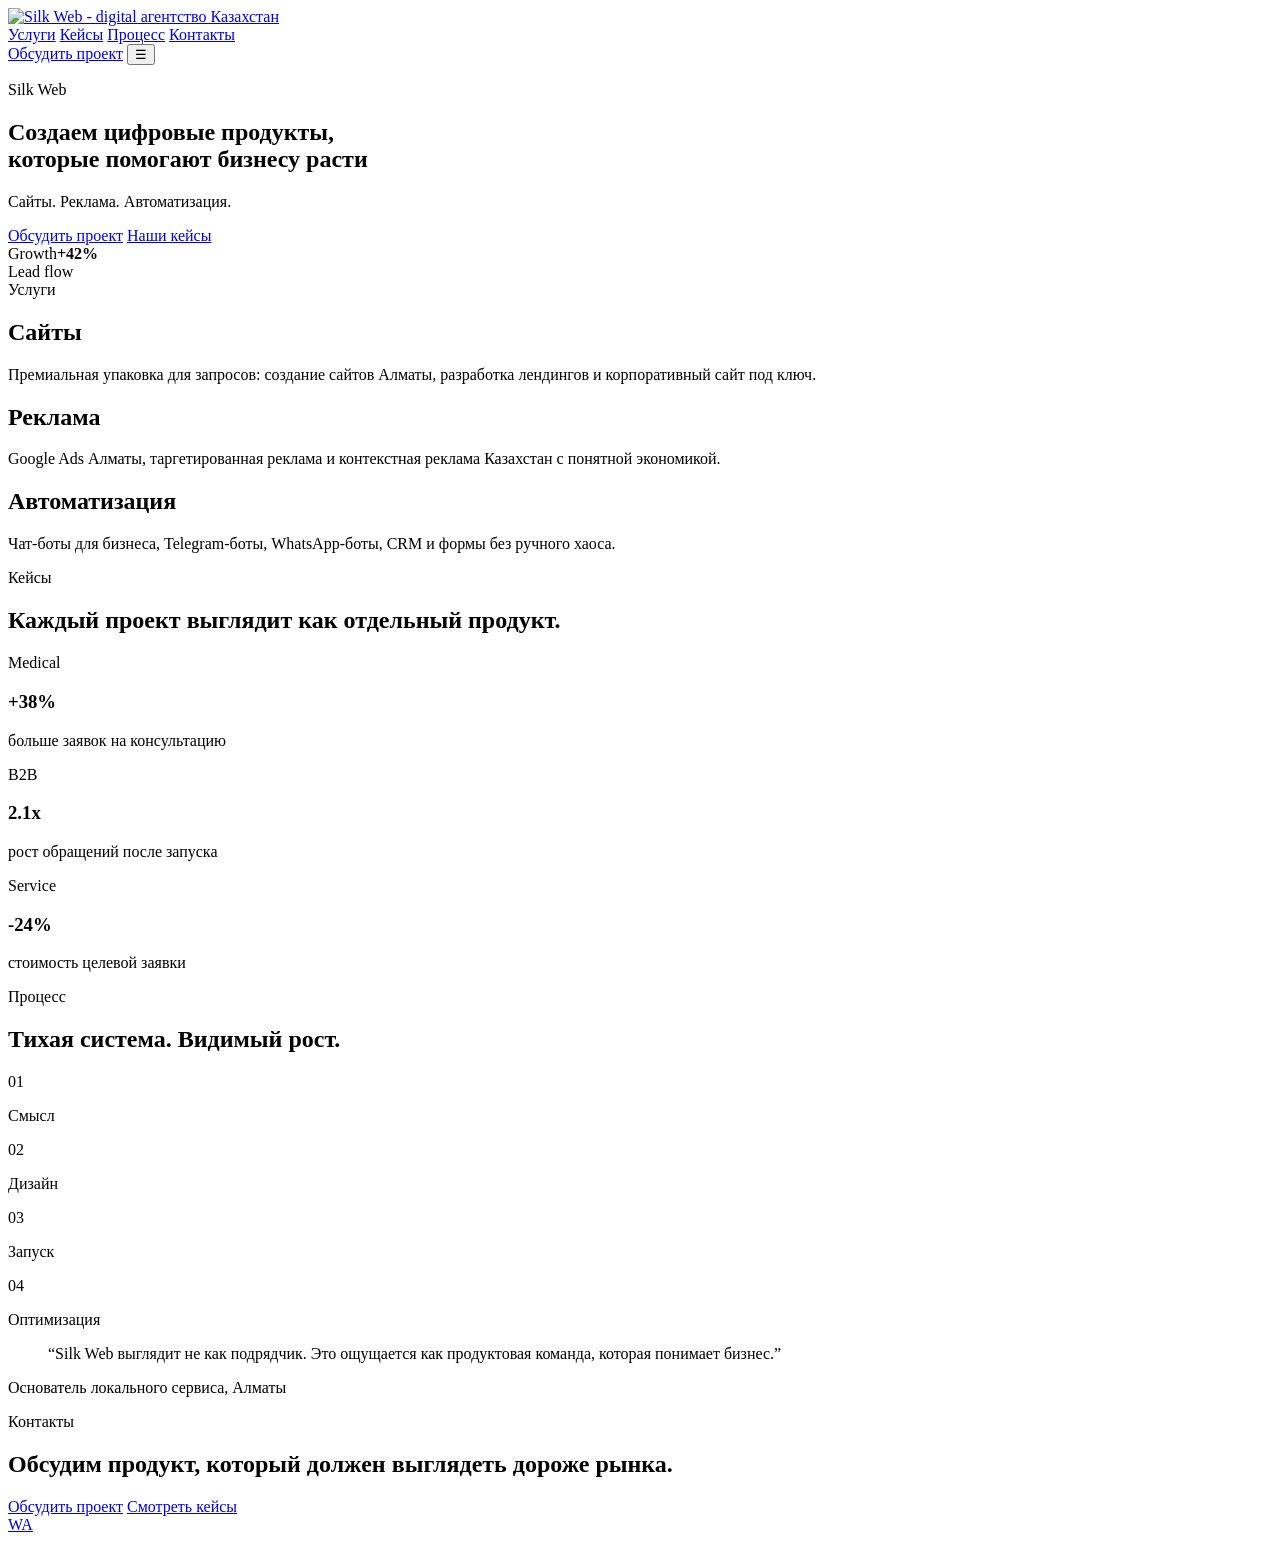
==== index.html @ 0ec1f500 "Add files via upload" ====
<!doctype html>
<html lang="ru-KZ">
<head>
  <meta charset="utf-8">
  <meta name="viewport" content="width=device-width, initial-scale=1">
  <title>Silk Web - создание сайтов, реклама и автоматизация в Алматы</title>
  <meta name="description" content="Silk Web - digital агентство в Казахстане: создание сайтов Алматы, разработка лендингов, чат-боты, Google Ads, таргет и автоматизация бизнеса.">
  <meta name="robots" content="index, follow, max-image-preview:large">
  <meta name="theme-color" content="#030405">
  <meta name="format-detection" content="telephone=no">
  <link rel="canonical" href="https://silkweb.kz/">
  <link rel="alternate" hreflang="ru-KZ" href="https://silkweb.kz/">
  <link rel="alternate" hreflang="en-KZ" href="https://silkweb.kz/?lang=en">
  <link rel="alternate" hreflang="x-default" href="https://silkweb.kz/">
  <meta property="og:title" content="Silk Web - создание сайтов и автоматизация в Алматы">
  <meta property="og:description" content="Сайты, реклама, Telegram-боты, WhatsApp-боты и автоматизация бизнеса для компаний в Алматы и Казахстане.">
  <meta property="og:type" content="website">
  <meta property="og:url" content="https://silkweb.kz/">
  <meta property="og:site_name" content="Silk Web">
  <meta property="og:locale" content="ru_KZ">
  <meta property="og:image" content="https://silkweb.kz/assets/images/header-logo.png">
  <meta name="twitter:card" content="summary_large_image">
  <meta name="twitter:title" content="Silk Web - создание сайтов и digital-продуктов">
  <meta name="twitter:description" content="Разработка сайтов под ключ, реклама и автоматизация бизнеса в Казахстане.">
  <meta name="twitter:image" content="https://silkweb.kz/assets/images/header-logo.png">
  <meta http-equiv="Content-Security-Policy" content="default-src 'self'; img-src 'self' data: https:; style-src 'self' 'unsafe-inline'; script-src 'self' 'unsafe-inline'; connect-src 'self' https://wa.me; base-uri 'self'; form-action 'self' https://wa.me; frame-ancestors 'self'; upgrade-insecure-requests">
  <meta http-equiv="Referrer-Policy" content="strict-origin-when-cross-origin">
  <link rel="icon" href="assets/images/favicon.svg" type="image/svg+xml">
  <link rel="apple-touch-icon" href="assets/images/header-logo.png">
  <link rel="manifest" href="manifest.json">
  <link rel="preload" href="assets/images/header-logo.png" as="image" fetchpriority="high">
  <link rel="preload" href="assets/css/style.css" as="style">
  <link rel="stylesheet" href="assets/css/style.css">
  <script type="application/ld+json">{"@context":"https://schema.org","@graph":[{"@type":["Organization","LocalBusiness","ProfessionalService"],"@id":"https://silkweb.kz/#organization","name":"Silk Web","url":"https://silkweb.kz/","logo":"https://silkweb.kz/assets/images/favicon.svg","image":"https://silkweb.kz/assets/images/header-logo.png","telephone":"+77055715506","priceRange":"₸₸₸","address":{"@type":"PostalAddress","addressLocality":"Almaty","addressCountry":"KZ"},"areaServed":[{"@type":"City","name":"Almaty"},{"@type":"Country","name":"Kazakhstan"}],"sameAs":["https://wa.me/77055715506"],"description":"Digital агентство в Казахстане: создание сайтов, реклама, чат-боты и автоматизация бизнеса."},{"@type":"WebSite","@id":"https://silkweb.kz/#website","url":"https://silkweb.kz/","name":"Silk Web","publisher":{"@id":"https://silkweb.kz/#organization"},"inLanguage":"ru-KZ","potentialAction":{"@type":"SearchAction","target":"https://silkweb.kz/?q={search_term_string}","query-input":"required name=search_term_string"}},{"@type":"BreadcrumbList","@id":"https://silkweb.kz/#breadcrumbs","itemListElement":[{"@type":"ListItem","position":1,"name":"Главная","item":"https://silkweb.kz/"}]},{"@type":"Service","name":"Создание сайтов Алматы","provider":{"@id":"https://silkweb.kz/#organization"},"areaServed":"Kazakhstan","serviceType":"Website development"},{"@type":"Service","name":"Таргетированная и контекстная реклама","provider":{"@id":"https://silkweb.kz/#organization"},"areaServed":"Kazakhstan","serviceType":"Digital advertising"},{"@type":"Service","name":"Разработка Telegram-ботов и WhatsApp-ботов","provider":{"@id":"https://silkweb.kz/#organization"},"areaServed":"Kazakhstan","serviceType":"Business automation"},{"@type":"FAQPage","@id":"https://silkweb.kz/#faq","mainEntity":[{"@type":"Question","name":"Silk Web делает сайты под ключ в Алматы?","acceptedAnswer":{"@type":"Answer","text":"Да. Silk Web создает лендинги, корпоративные сайты и digital-продукты для бизнеса в Алматы и Казахстане."}},{"@type":"Question","name":"Можно ли заказать рекламу и автоматизацию вместе с сайтом?","acceptedAnswer":{"@type":"Answer","text":"Да. Команда объединяет сайт, Google Ads, таргетированную рекламу, чат-ботов и CRM-интеграции в единую систему заявок."}}]},{"@type":"Review","itemReviewed":{"@id":"https://silkweb.kz/#organization"},"reviewRating":{"@type":"Rating","ratingValue":"5","bestRating":"5"},"author":{"@type":"Person","name":"Клиент Silk Web"},"reviewBody":"Silk Web выглядит как продуктовая команда, которая понимает бизнес."},{"@type":"AggregateRating","itemReviewed":{"@id":"https://silkweb.kz/#organization"},"ratingValue":"5","reviewCount":"12","bestRating":"5"}]}</script>
</head>
<body>
  <div class="page-transition" aria-hidden="true"></div>
  <header class="site-header">
    <div class="container nav">
      <a class="brand" href="index.html" aria-label="Silk Web"><img src="assets/images/header-logo.png" alt="Silk Web - digital агентство Казахстан" width="150" height="40" decoding="async" fetchpriority="high"></a>
      <nav class="nav-links" aria-label="Навигация">
        <a href="#services">Услуги</a>
        <a href="#cases">Кейсы</a>
        <a href="#process">Процесс</a>
        <a href="#contact">Контакты</a>
      </nav>
      <div class="header-actions">
        <a class="nav-cta" data-whatsapp href="#">Обсудить проект</a>
        <button class="menu-toggle" aria-expanded="false" aria-label="Открыть меню">☰</button>
      </div>
    </div>
  </header>

  <main>
    <section class="hero luxury-hero">
      <div class="hero-light hero-light-a" data-parallax=".45"></div>
      <div class="hero-light hero-light-b" data-parallax=".72"></div>
      <div class="container hero-inner">
        <p class="hero-brand reveal-text">Silk Web</p>
        <h1 class="reveal-text">Создаем цифровые продукты,<br>которые помогают бизнесу расти</h1>
        <p class="hero-subtitle reveal-text">Сайты. Реклама. Автоматизация.</p>
        <div class="hero-actions reveal">
          <a class="btn btn-light" data-magnetic data-whatsapp href="#">Обсудить проект</a>
          <a class="btn btn-dark" data-magnetic href="#cases">Наши кейсы</a>
        </div>
      </div>
      <div class="product-stage" aria-hidden="true">
        <div class="stage-plane stage-plane-main" data-parallax=".55">
          <div class="stage-line"></div>
          <div class="stage-grid"><span></span><span></span><span></span><span></span></div>
          <div class="stage-signal"></div>
        </div>
        <div class="stage-plane stage-plane-side" data-parallax=".95"><span>Growth</span><strong>+42%</strong></div>
        <div class="stage-plane stage-plane-small" data-parallax="1.25"><span>Lead flow</span></div>
      </div>
    </section>

    <section class="section services-section" id="services">
      <div class="container">
        <div class="section-kicker reveal">Услуги</div>
        <div class="service-row reveal" id="website-development"><h2>Сайты</h2><p>Премиальная упаковка для запросов: создание сайтов Алматы, разработка лендингов и корпоративный сайт под ключ.</p></div>
        <div class="service-row reveal" id="digital-ads"><h2>Реклама</h2><p>Google Ads Алматы, таргетированная реклама и контекстная реклама Казахстан с понятной экономикой.</p></div>
        <div class="service-row reveal" id="automation"><h2>Автоматизация</h2><p>Чат-боты для бизнеса, Telegram-боты, WhatsApp-боты, CRM и формы без ручного хаоса.</p></div>
      </div>
    </section>

    <section class="section cases-section" id="cases">
      <div class="container">
        <div class="section-top reveal">
          <span class="section-kicker">Кейсы</span>
          <h2>Каждый проект выглядит как отдельный продукт.</h2>
        </div>
      </div>
      <div class="case-showcase">
        <article class="case-feature reveal" data-depth>
          <div class="case-image case-image-one"></div>
          <div class="case-copy"><span>Medical</span><h3>+38%</h3><p>больше заявок на консультацию</p></div>
        </article>
        <article class="case-feature reveal" data-depth>
          <div class="case-image case-image-two"></div>
          <div class="case-copy"><span>B2B</span><h3>2.1x</h3><p>рост обращений после запуска</p></div>
        </article>
        <article class="case-feature reveal" data-depth>
          <div class="case-image case-image-three"></div>
          <div class="case-copy"><span>Service</span><h3>-24%</h3><p>стоимость целевой заявки</p></div>
        </article>
      </div>
    </section>

    <section class="section process-section" id="process">
      <div class="container process-grid">
        <div class="section-top reveal"><span class="section-kicker">Процесс</span><h2>Тихая система. Видимый рост.</h2></div>
        <div class="process-list">
          <div class="process-step reveal"><span>01</span><p>Смысл</p></div>
          <div class="process-step reveal"><span>02</span><p>Дизайн</p></div>
          <div class="process-step reveal"><span>03</span><p>Запуск</p></div>
          <div class="process-step reveal"><span>04</span><p>Оптимизация</p></div>
        </div>
      </div>
    </section>

    <section class="section testimonials-section">
      <div class="container">
        <blockquote class="testimonial reveal">“Silk Web выглядит не как подрядчик. Это ощущается как продуктовая команда, которая понимает бизнес.”</blockquote>
        <p class="testimonial-author reveal">Основатель локального сервиса, Алматы</p>
      </div>
    </section>

    <section class="section contact-section" id="contact">
      <div class="container contact-panel reveal">
        <span class="section-kicker">Контакты</span>
        <h2>Обсудим продукт, который должен выглядеть дороже рынка.</h2>
        <div class="contact-actions">
          <a class="btn btn-light" data-whatsapp href="#">Обсудить проект</a>
          <a class="btn btn-dark" href="portfolio.html">Смотреть кейсы</a>
        </div>
      </div>
    </section>
  </main>

  <a class="whatsapp-float" data-whatsapp href="#" aria-label="Написать в WhatsApp">WA</a>
  <script src="assets/js/main.js" defer></script>
</body>
</html>
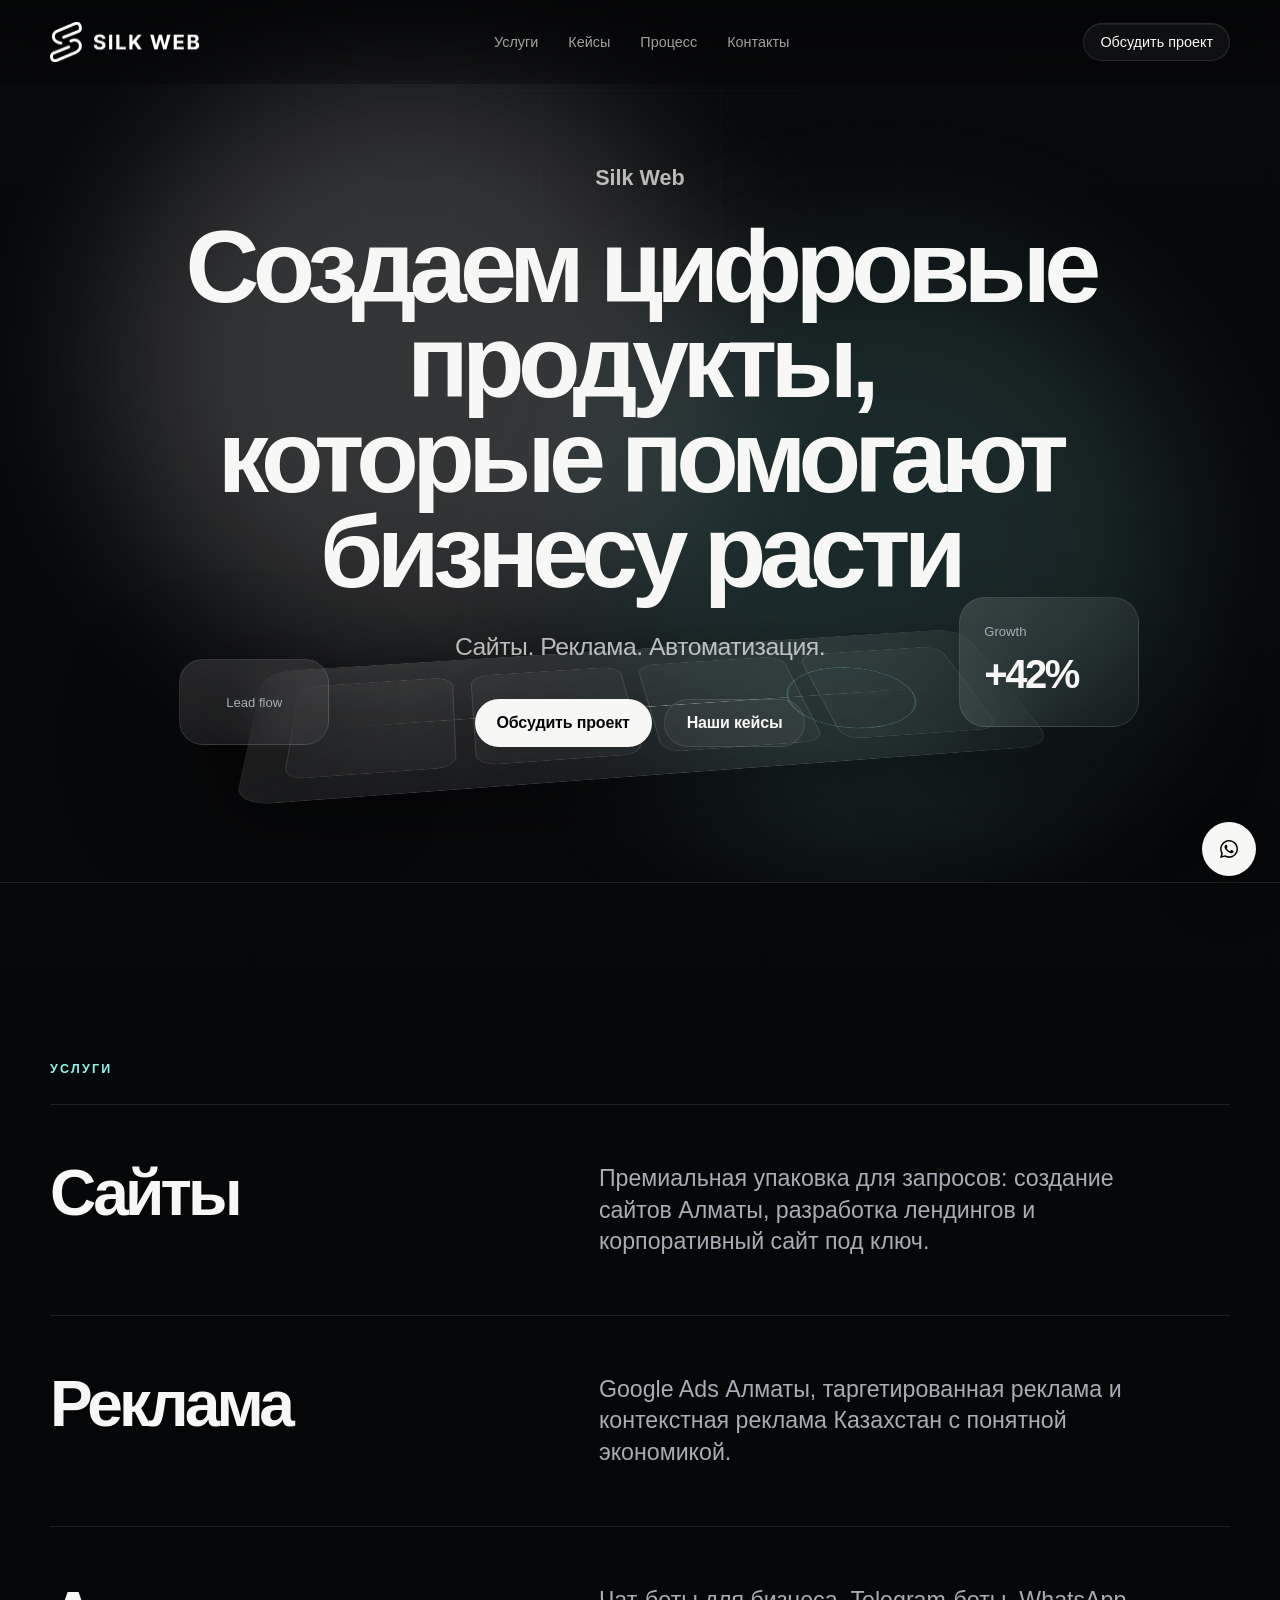
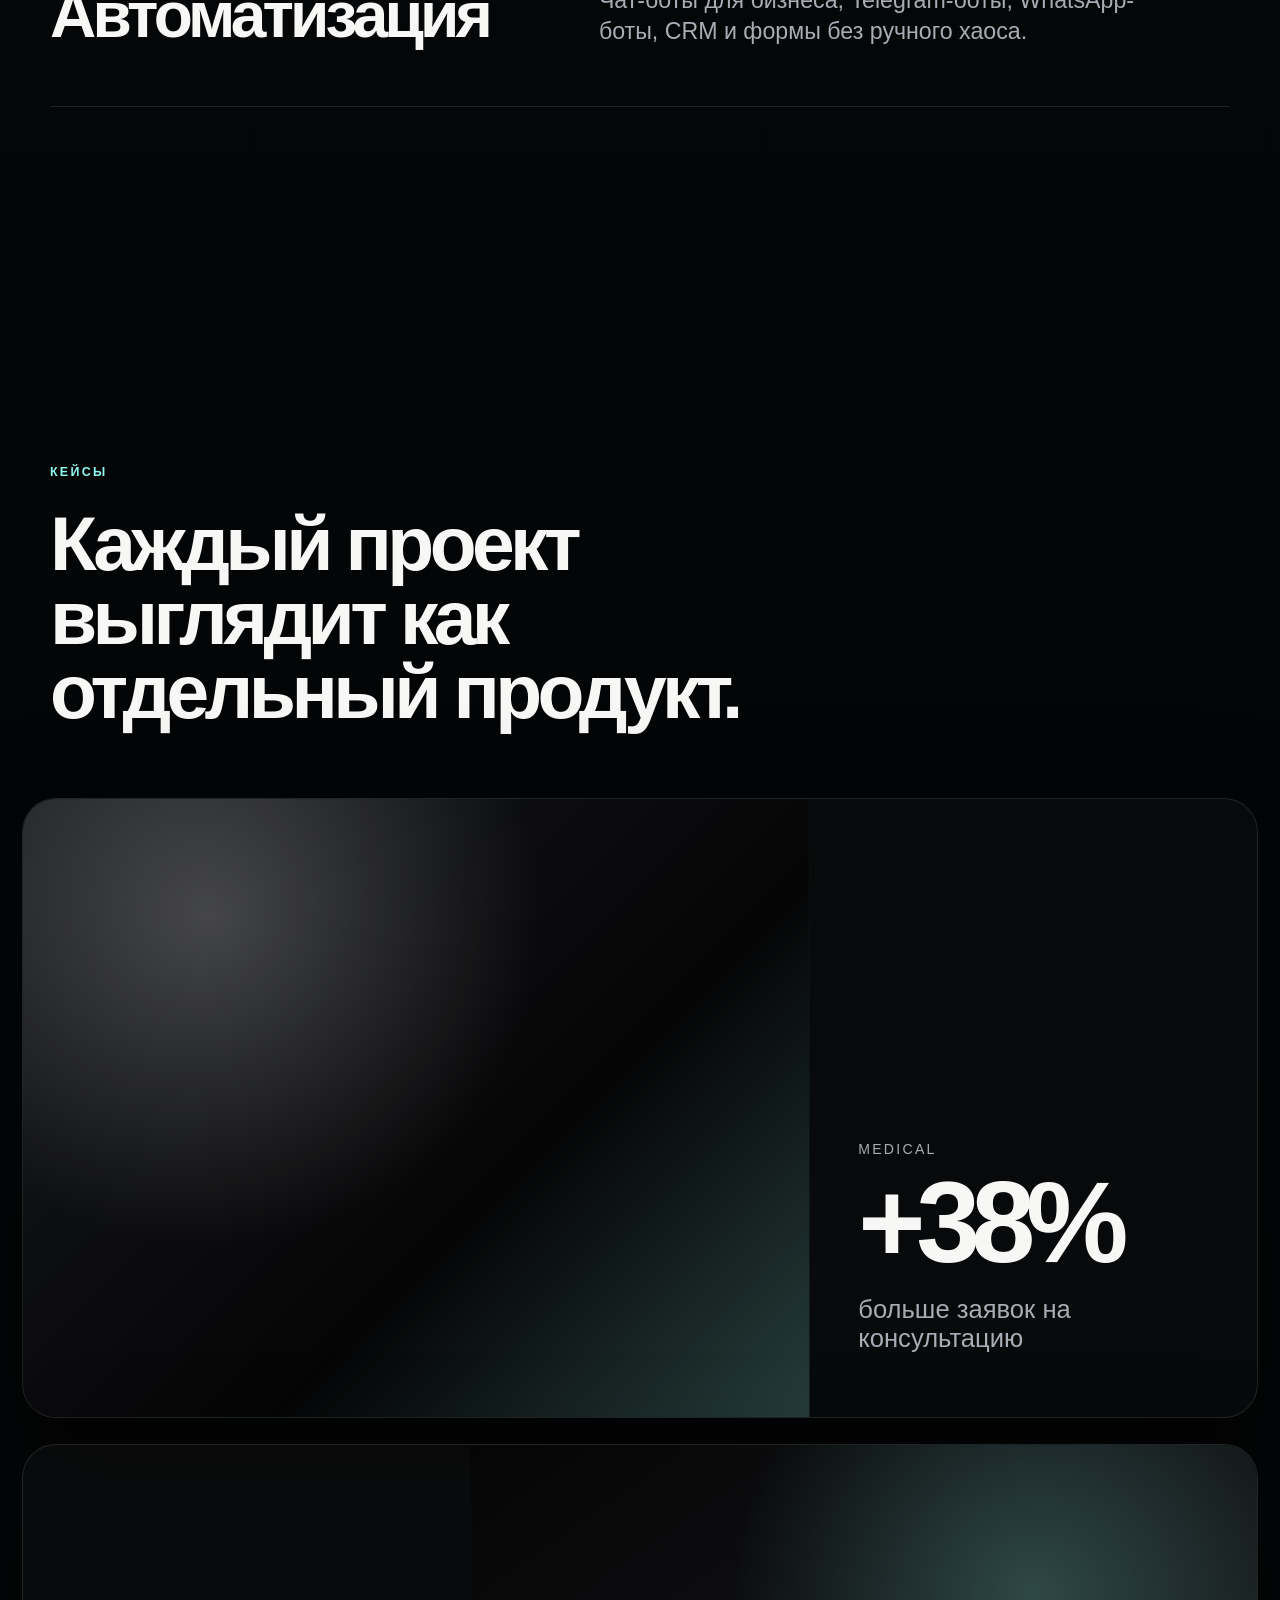
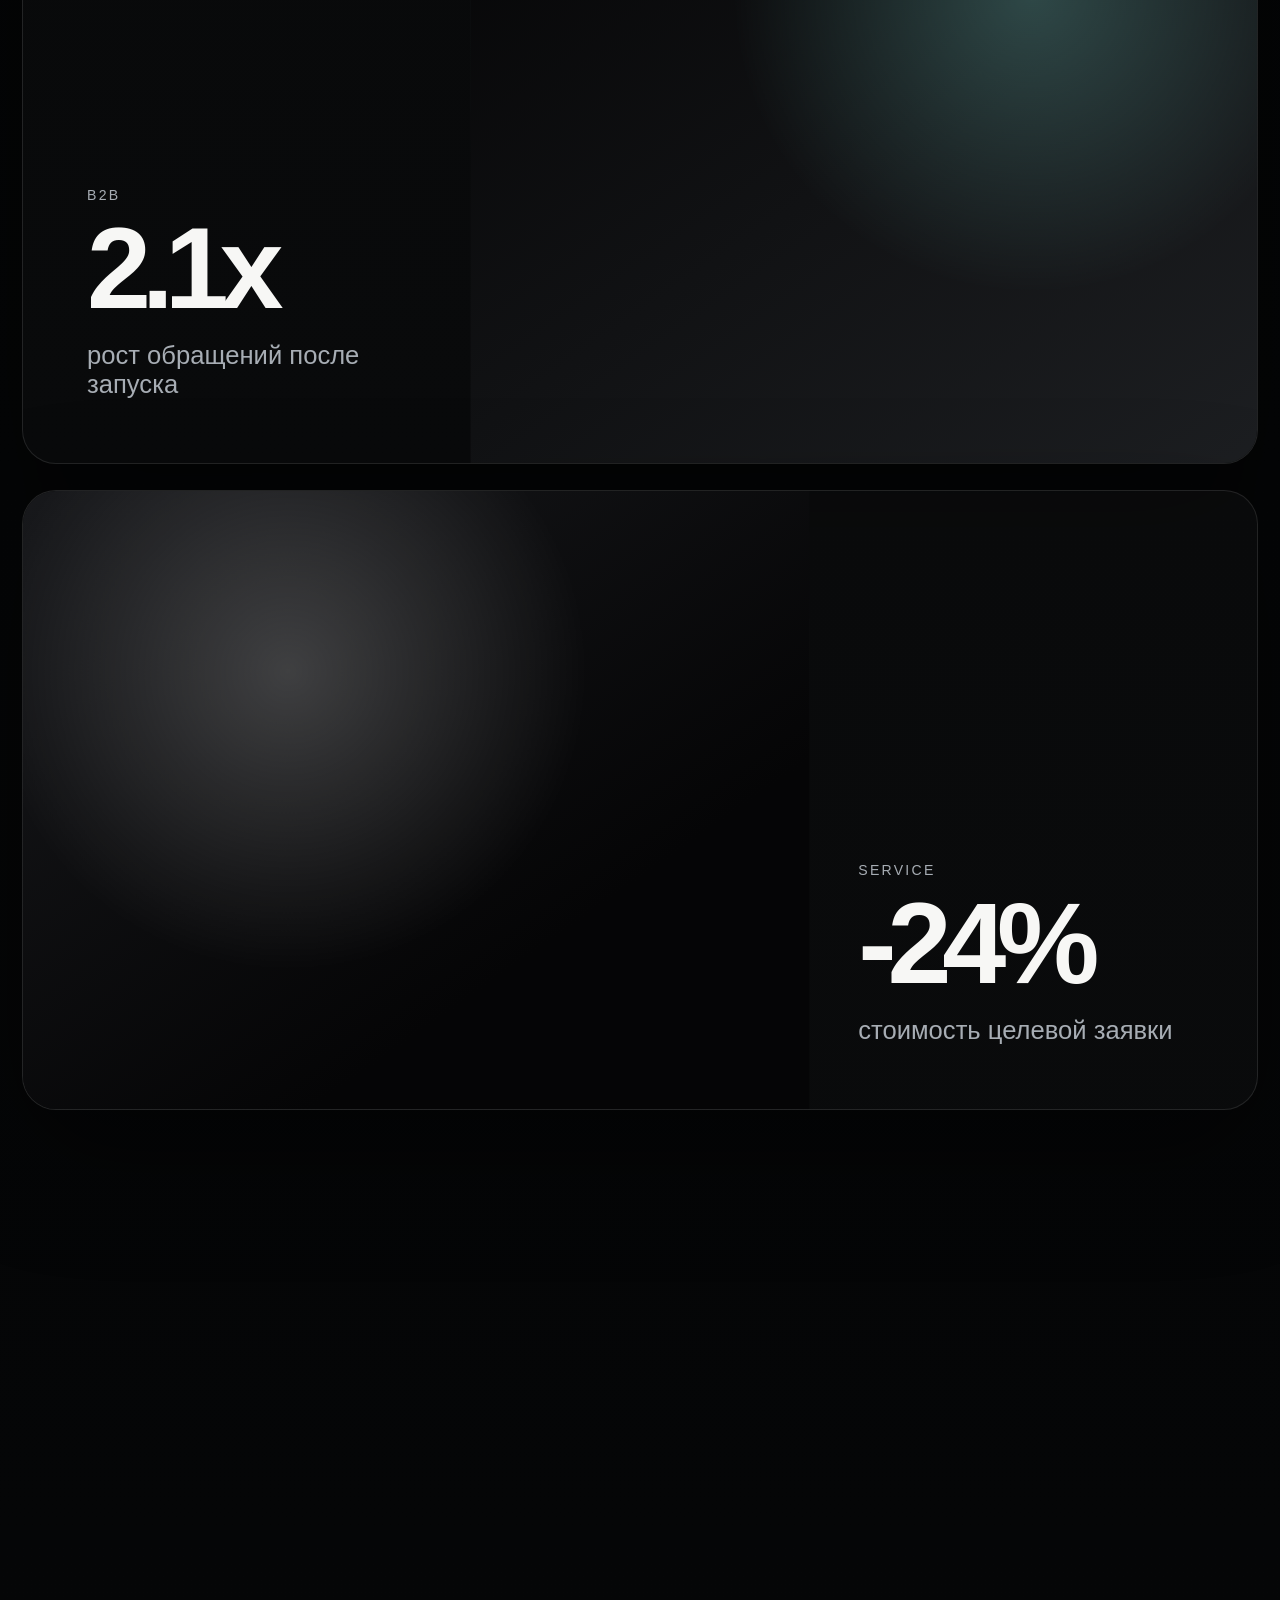
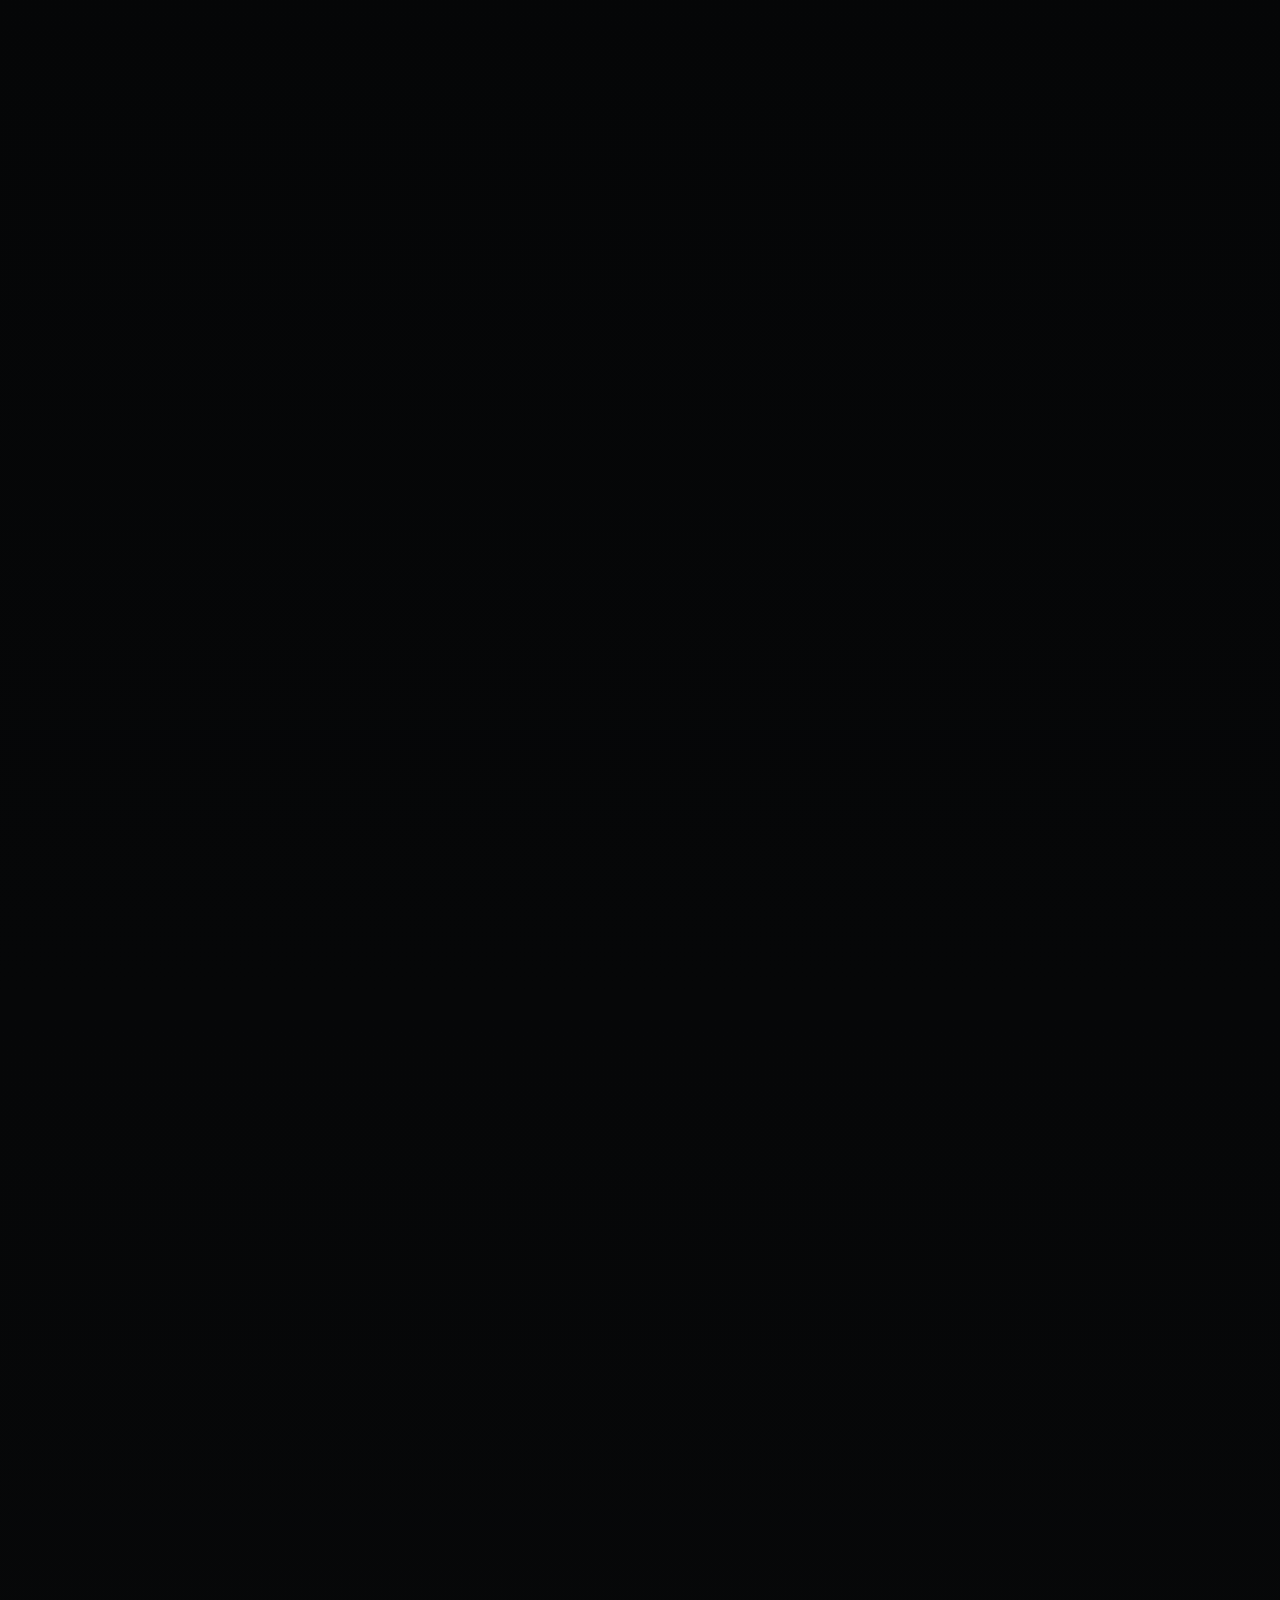
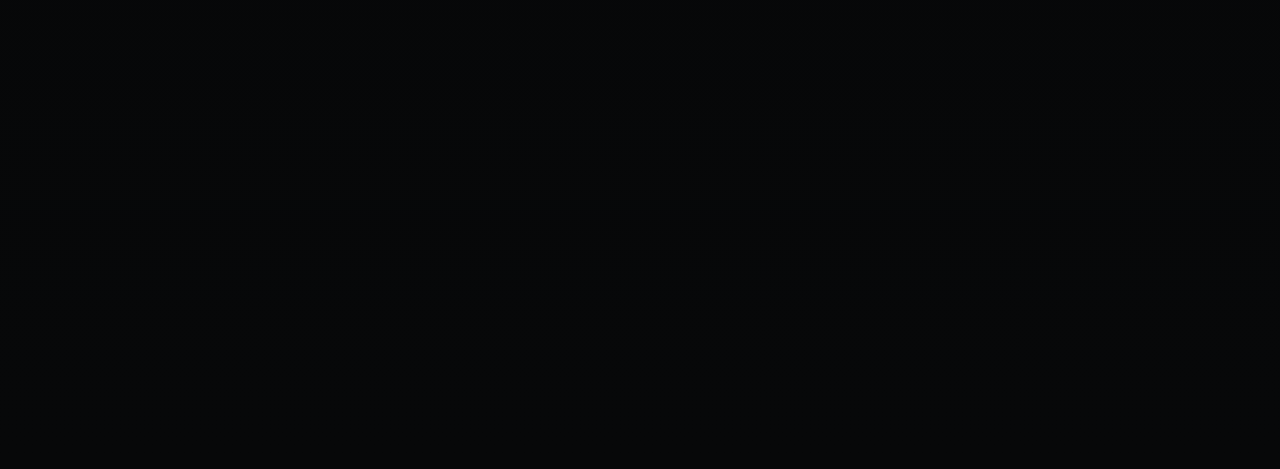
==== commit 0e6f6af1: "Fix site favicon assets" ====
--- a/index.html
+++ b/index.html
@@ -25,8 +25,9 @@
   <meta name="twitter:image" content="https://silkweb.kz/assets/images/header-logo.png">
   <meta http-equiv="Content-Security-Policy" content="default-src 'self'; img-src 'self' data: https:; style-src 'self' 'unsafe-inline'; script-src 'self' 'unsafe-inline'; connect-src 'self' https://wa.me; base-uri 'self'; form-action 'self' https://wa.me; frame-ancestors 'self'; upgrade-insecure-requests">
   <meta http-equiv="Referrer-Policy" content="strict-origin-when-cross-origin">
-  <link rel="icon" href="assets/images/favicon.svg" type="image/svg+xml">
-  <link rel="apple-touch-icon" href="assets/images/header-logo.png">
+  <link rel="icon" href="favicon.svg" type="image/svg+xml">
+  <link rel="icon" href="favicon-32.png" sizes="32x32" type="image/png">
+  <link rel="apple-touch-icon" href="apple-touch-icon.png">
   <link rel="manifest" href="manifest.json">
   <link rel="preload" href="assets/images/header-logo.png" as="image" fetchpriority="high">
   <link rel="preload" href="assets/css/style.css" as="style">
--- a/assets/css/style.css
+++ b/assets/css/style.css
@@ -0,0 +1,542 @@
+:root {
+  --black: #030405;
+  --ink: #f7f7f5;
+  --soft: #a7adb4;
+  --muted: #6f7780;
+  --line: rgba(255, 255, 255, .105);
+  --line-strong: rgba(255, 255, 255, .18);
+  --panel: rgba(255, 255, 255, .055);
+  --panel-soft: rgba(255, 255, 255, .032);
+  --cyan: #8ff7ee;
+  --shadow: 0 40px 120px rgba(0, 0, 0, .42);
+}
+
+* { box-sizing: border-box; }
+html { scroll-behavior: smooth; }
+body {
+  margin: 0;
+  min-height: 100vh;
+  color: var(--ink);
+  background:
+    radial-gradient(circle at 50% -10%, rgba(143, 247, 238, .12), transparent 34rem),
+    linear-gradient(180deg, #08090b 0%, var(--black) 38%, #070809 100%);
+  font-family: Inter, -apple-system, BlinkMacSystemFont, "Segoe UI", sans-serif;
+  overflow-x: hidden;
+}
+
+body::before {
+  content: "";
+  position: fixed;
+  inset: 0;
+  z-index: -2;
+  pointer-events: none;
+  background-image: linear-gradient(rgba(255,255,255,.025) 1px, transparent 1px), linear-gradient(90deg, rgba(255,255,255,.018) 1px, transparent 1px);
+  background-size: 90px 90px;
+  mask-image: radial-gradient(circle at 50% 0%, black, transparent 68%);
+}
+
+a { color: inherit; text-decoration: none; }
+button { font: inherit; }
+a:focus-visible, button:focus-visible {
+  outline: 2px solid var(--cyan);
+  outline-offset: 4px;
+}
+.container { width: min(1180px, calc(100% - 44px)); margin: 0 auto; }
+.page-transition {
+  position: fixed;
+  inset: 0;
+  z-index: 1000;
+  pointer-events: none;
+  background: var(--black);
+  animation: pageIn .9s cubic-bezier(.22, 1, .36, 1) forwards;
+}
+
+.site-header {
+  position: fixed;
+  top: 0;
+  left: 0;
+  right: 0;
+  z-index: 100;
+  padding: 22px 0;
+  background: linear-gradient(180deg, rgba(3, 4, 5, .78), rgba(3, 4, 5, .28));
+  backdrop-filter: blur(24px);
+}
+
+.nav { display: flex; align-items: center; justify-content: space-between; gap: 28px; }
+.brand { display: inline-flex; align-items: center; width: 150px; height: 40px; overflow: hidden; }
+.brand img {
+  display: block;
+  width: 100%;
+  height: auto;
+}
+.brand-mark {
+  width: 34px;
+  height: 34px;
+  display: grid;
+  place-items: center;
+  border: 1px solid var(--line);
+  border-radius: 50%;
+  color: var(--black);
+  background: linear-gradient(135deg, #fff, var(--cyan));
+}
+.nav-links { display: flex; align-items: center; gap: 30px; color: rgba(247, 247, 245, .64); font-size: .9rem; }
+.nav-links a { transition: color .25s ease; }
+.nav-links a:hover { color: var(--ink); }
+.header-actions { display: flex; align-items: center; gap: 12px; }
+.nav-cta {
+  position: relative;
+  isolation: isolate;
+  overflow: hidden;
+  min-height: 38px;
+  display: inline-flex;
+  align-items: center;
+  padding: 0 16px;
+  border: 1px solid var(--line);
+  border-radius: 999px;
+  color: var(--ink);
+  font-size: .9rem;
+  background: rgba(255, 255, 255, .045);
+  box-shadow: inset 0 1px 0 rgba(255,255,255,.08);
+  transition: transform .32s cubic-bezier(.22, 1, .36, 1), border-color .32s ease, background .32s ease, box-shadow .32s ease;
+}
+.nav-cta::before {
+  content: "";
+  position: absolute;
+  inset: -1px;
+  z-index: -1;
+  border-radius: inherit;
+  background: linear-gradient(110deg, transparent 0%, rgba(255,255,255,.18) 34%, rgba(143,247,238,.26) 50%, rgba(255,255,255,.12) 66%, transparent 100%);
+  opacity: 0;
+  transform: translateX(-115%);
+}
+.nav-cta:hover {
+  transform: translateY(-1px);
+  border-color: rgba(255,255,255,.24);
+  background: rgba(255,255,255,.075);
+  box-shadow: inset 0 1px 0 rgba(255,255,255,.12), 0 14px 34px rgba(0,0,0,.24);
+}
+.nav-cta:hover::before {
+  opacity: 1;
+  animation: ctaSheen 1.15s cubic-bezier(.22, 1, .36, 1);
+}
+.menu-toggle {
+  display: none;
+  width: 40px;
+  height: 40px;
+  border: 1px solid var(--line);
+  border-radius: 50%;
+  color: var(--ink);
+  background: rgba(255, 255, 255, .045);
+}
+
+.hero {
+  position: relative;
+  min-height: 98vh;
+  display: grid;
+  place-items: center;
+  overflow: hidden;
+  padding: 150px 0 120px;
+}
+.hero-inner {
+  position: relative;
+  z-index: 3;
+  text-align: center;
+}
+.hero-brand {
+  margin: 0 0 28px;
+  color: rgba(247, 247, 245, .72);
+  font-size: clamp(1.05rem, 1.7vw, 1.35rem);
+  font-weight: 700;
+}
+h1, h2, h3, p { margin: 0; }
+h1 {
+  max-width: 1080px;
+  margin: 0 auto;
+  font-size: clamp(3.55rem, 8vw, 8.9rem);
+  line-height: .93;
+  letter-spacing: -.065em;
+  font-weight: 850;
+}
+.hero-subtitle {
+  margin-top: 34px;
+  color: rgba(247, 247, 245, .72);
+  font-size: clamp(1.1rem, 2vw, 1.55rem);
+  letter-spacing: -.02em;
+}
+.hero-actions {
+  display: flex;
+  justify-content: center;
+  flex-wrap: wrap;
+  gap: 12px;
+  margin-top: 38px;
+}
+.btn {
+  min-height: 48px;
+  display: inline-flex;
+  align-items: center;
+  justify-content: center;
+  padding: 0 22px;
+  border-radius: 999px;
+  font-weight: 650;
+  letter-spacing: -.01em;
+  transition: transform .28s ease, border-color .28s ease, background .28s ease;
+}
+.btn-light { color: #050607; background: var(--ink); }
+.btn-dark { color: var(--ink); border: 1px solid var(--line); background: rgba(255, 255, 255, .04); }
+.btn:hover { transform: translateY(-2px); }
+
+.hero-light {
+  position: absolute;
+  width: 46vw;
+  height: 46vw;
+  border-radius: 50%;
+  filter: blur(80px);
+  opacity: .18;
+  pointer-events: none;
+}
+.hero-light-a { top: 8%; left: 9%; background: #fff; }
+.hero-light-b { right: 8%; bottom: 4%; background: var(--cyan); opacity: .14; }
+.product-stage {
+  position: absolute;
+  inset: auto 0 5vh;
+  height: min(44vh, 430px);
+  pointer-events: none;
+  perspective: 1400px;
+  z-index: 1;
+}
+.stage-plane {
+  position: absolute;
+  border: 1px solid var(--line);
+  background: linear-gradient(145deg, rgba(255, 255, 255, .12), rgba(255, 255, 255, .025));
+  box-shadow: var(--shadow);
+  backdrop-filter: blur(28px);
+}
+.stage-plane-main {
+  left: 50%;
+  bottom: 0;
+  width: min(760px, 72vw);
+  height: 260px;
+  transform: translateX(-50%) rotateX(64deg) rotateZ(-8deg);
+  border-radius: 32px;
+}
+.stage-line {
+  position: absolute;
+  left: 10%;
+  right: 10%;
+  top: 50%;
+  height: 1px;
+  background: linear-gradient(90deg, transparent, rgba(255,255,255,.45), transparent);
+}
+.stage-grid {
+  position: absolute;
+  inset: 38px;
+  display: grid;
+  grid-template-columns: repeat(4, 1fr);
+  gap: 18px;
+}
+.stage-grid span {
+  border: 1px solid rgba(255,255,255,.12);
+  border-radius: 20px;
+  background: rgba(255,255,255,.035);
+}
+.stage-signal {
+  position: absolute;
+  right: 13%;
+  top: 28%;
+  width: 130px;
+  height: 130px;
+  border: 1px solid rgba(143,247,238,.34);
+  border-radius: 50%;
+}
+.stage-plane-side {
+  right: 11%;
+  bottom: 110px;
+  width: 180px;
+  height: 130px;
+  padding: 24px;
+  border-radius: 26px;
+}
+.stage-plane-side span, .stage-plane-small span { color: var(--soft); font-size: .82rem; }
+.stage-plane-side strong { display: block; margin-top: 12px; font-size: 2.5rem; letter-spacing: -.06em; }
+.stage-plane-small {
+  left: 14%;
+  bottom: 92px;
+  width: 150px;
+  height: 86px;
+  display: grid;
+  place-items: center;
+  border-radius: 24px;
+}
+
+.section {
+  position: relative;
+  padding: clamp(96px, 14vw, 190px) 0;
+  content-visibility: auto;
+  contain-intrinsic-size: 900px;
+}
+.section-kicker {
+  display: block;
+  margin-bottom: 28px;
+  color: var(--cyan);
+  font-size: .78rem;
+  font-weight: 750;
+  letter-spacing: .18em;
+  text-transform: uppercase;
+}
+.section-top {
+  max-width: 840px;
+  margin-bottom: 70px;
+}
+.section-top h2,
+.contact-panel h2,
+.process-grid h2 {
+  font-size: clamp(2.8rem, 6vw, 6.2rem);
+  line-height: .96;
+  letter-spacing: -.06em;
+  font-weight: 820;
+}
+
+.services-section { border-top: 1px solid var(--line); }
+.service-row {
+  display: grid;
+  grid-template-columns: .8fr 1fr;
+  gap: 44px;
+  padding: 58px 0;
+  border-top: 1px solid var(--line);
+}
+.service-row:last-child { border-bottom: 1px solid var(--line); }
+.service-row h2 {
+  font-size: clamp(2.4rem, 5vw, 5.4rem);
+  line-height: .95;
+  letter-spacing: -.06em;
+}
+.service-row p {
+  align-self: end;
+  max-width: 560px;
+  color: var(--soft);
+  font-size: clamp(1.05rem, 2vw, 1.45rem);
+  line-height: 1.35;
+}
+.service-links {
+  display: flex;
+  flex-wrap: wrap;
+  gap: 10px;
+  margin-top: 22px;
+}
+.service-links a {
+  display: inline-flex;
+  min-height: 34px;
+  align-items: center;
+  padding: 0 12px;
+  border: 1px solid var(--line);
+  border-radius: 999px;
+  color: rgba(247, 247, 245, .72);
+  font-size: .85rem;
+  background: rgba(255, 255, 255, .025);
+}
+.service-links a:hover {
+  color: var(--ink);
+  border-color: var(--line-strong);
+}
+
+.case-showcase {
+  width: min(1380px, calc(100% - 44px));
+  margin: 0 auto;
+  display: grid;
+  gap: 26px;
+}
+.case-feature {
+  min-height: 620px;
+  display: grid;
+  grid-template-columns: 1.25fr .75fr;
+  overflow: hidden;
+  border: 1px solid var(--line);
+  border-radius: 34px;
+  background: rgba(255, 255, 255, .025);
+  box-shadow: var(--shadow);
+}
+.case-feature:nth-child(even) { grid-template-columns: .75fr 1.25fr; }
+.case-feature:nth-child(even) .case-image { order: 2; }
+.case-image {
+  min-height: 100%;
+  transform: scale(1.04);
+  transition: transform 1.2s cubic-bezier(.22, 1, .36, 1);
+}
+.case-feature:hover .case-image { transform: scale(1.075); }
+.case-image-one { background: radial-gradient(circle at 25% 20%, rgba(255,255,255,.22), transparent 20rem), linear-gradient(135deg, #17191d, #050506 62%, rgba(143,247,238,.22)); }
+.case-image-two { background: radial-gradient(circle at 70% 25%, rgba(143,247,238,.24), transparent 18rem), linear-gradient(145deg, #050506, #1d1f22); }
+.case-image-three { background: radial-gradient(circle at 35% 30%, rgba(255,255,255,.20), transparent 18rem), linear-gradient(145deg, #18191c, #050506 70%); }
+.case-copy {
+  display: flex;
+  flex-direction: column;
+  justify-content: end;
+  padding: clamp(34px, 5vw, 72px);
+}
+.case-copy span { color: var(--soft); font-size: .88rem; text-transform: uppercase; letter-spacing: .16em; }
+.case-copy h3 {
+  margin-top: 18px;
+  font-size: clamp(4rem, 9vw, 9rem);
+  line-height: .82;
+  letter-spacing: -.08em;
+}
+.case-copy p {
+  margin-top: 26px;
+  color: var(--soft);
+  font-size: clamp(1.1rem, 2vw, 1.6rem);
+}
+
+.process-grid {
+  display: grid;
+  grid-template-columns: 1.05fr .95fr;
+  gap: 72px;
+  align-items: start;
+}
+.process-list { border-top: 1px solid var(--line); }
+.process-step {
+  display: flex;
+  align-items: center;
+  justify-content: space-between;
+  gap: 28px;
+  padding: 36px 0;
+  border-bottom: 1px solid var(--line);
+}
+.process-step span { color: var(--muted); }
+.process-step p { font-size: clamp(1.65rem, 3vw, 3rem); letter-spacing: -.045em; }
+
+.testimonial {
+  max-width: 980px;
+  margin: 0 auto;
+  text-align: center;
+  color: var(--ink);
+  font-size: clamp(2.3rem, 5vw, 5.4rem);
+  line-height: 1.03;
+  letter-spacing: -.06em;
+  font-weight: 760;
+}
+.testimonial-author {
+  margin-top: 34px;
+  text-align: center;
+  color: var(--soft);
+}
+
+.contact-panel {
+  min-height: 520px;
+  display: flex;
+  flex-direction: column;
+  justify-content: end;
+  padding: clamp(34px, 6vw, 80px);
+  border: 1px solid var(--line);
+  border-radius: 38px;
+  background:
+    radial-gradient(circle at 80% 20%, rgba(143,247,238,.16), transparent 24rem),
+    linear-gradient(145deg, rgba(255,255,255,.075), rgba(255,255,255,.025));
+  box-shadow: var(--shadow);
+}
+.contact-panel h1,
+.contact-panel h2 { max-width: 980px; }
+.contact-panel h1 {
+  font-size: clamp(2.8rem, 6vw, 6.2rem);
+  line-height: .96;
+  letter-spacing: -.06em;
+  font-weight: 820;
+}
+.contact-actions { display: flex; flex-wrap: wrap; gap: 12px; margin-top: 38px; }
+
+.whatsapp-float {
+  position: fixed;
+  right: 24px;
+  bottom: 24px;
+  z-index: 80;
+  width: 54px;
+  height: 54px;
+  display: grid;
+  place-items: center;
+  border: 1px solid rgba(255,255,255,.20);
+  border-radius: 50%;
+  color: var(--black);
+  background: var(--ink);
+  font-size: 0;
+  font-weight: 750;
+  box-shadow: 0 18px 48px rgba(0,0,0,.32);
+}
+.whatsapp-float::before {
+  content: "";
+  position: absolute;
+  left: 50%;
+  top: 50%;
+  width: 27px;
+  height: 27px;
+  display: block;
+  transform: translate(-50%, -50%);
+  background: url("../images/whatsapp-svgrepo-com.svg") center / contain no-repeat;
+}
+
+.reveal, .reveal-text {
+  opacity: 0;
+  transform: translateY(28px);
+  transition: opacity .9s cubic-bezier(.22, 1, .36, 1), transform .9s cubic-bezier(.22, 1, .36, 1);
+}
+.reveal.is-visible, .reveal-text.is-visible { opacity: 1; transform: translateY(0); }
+
+@keyframes pageIn {
+  0% { opacity: 1; }
+  100% { opacity: 0; visibility: hidden; }
+}
+@keyframes ctaSheen {
+  0% { transform: translateX(-115%); }
+  100% { transform: translateX(115%); }
+}
+
+@media (max-width: 980px) {
+  .container { width: min(100% - 28px, 760px); }
+  .nav-links {
+    position: fixed;
+    inset: 76px 14px auto 14px;
+    min-height: 340px;
+    padding: 26px;
+    flex-direction: column;
+    align-items: flex-start;
+    border: 1px solid var(--line);
+    border-radius: 28px;
+    background: rgba(5, 6, 7, .94);
+    transform: translateY(-18px);
+    opacity: 0;
+    pointer-events: none;
+    transition: opacity .3s ease, transform .3s ease;
+  }
+  .nav-links.is-open { opacity: 1; pointer-events: auto; transform: translateY(0); }
+  .menu-toggle { display: grid; place-items: center; }
+  .nav-cta { display: none; }
+  .hero { min-height: 94vh; padding-top: 128px; }
+  h1 { font-size: clamp(3.2rem, 13vw, 7rem); }
+  .product-stage { opacity: .55; }
+  .service-row, .process-grid, .case-feature, .case-feature:nth-child(even) { grid-template-columns: 1fr; }
+  .case-feature:nth-child(even) .case-image { order: 0; }
+  .case-feature { min-height: auto; }
+  .case-image { min-height: 390px; }
+}
+
+@media (max-width: 640px) {
+  .container { width: min(100% - 24px, 520px); }
+  .brand { width: 124px; height: 34px; }
+  .hero { min-height: 92vh; padding: 118px 0 70px; }
+  .hero-subtitle { margin-top: 24px; }
+  .product-stage { display: none; }
+  .hero-actions .btn, .contact-actions .btn { width: 100%; }
+  .section { padding: 92px 0; }
+  .service-row { gap: 20px; padding: 42px 0; }
+  .case-showcase { width: min(100% - 24px, 520px); }
+  .case-feature { border-radius: 26px; }
+  .case-image { min-height: 300px; }
+  .contact-panel { min-height: 470px; border-radius: 28px; }
+  .whatsapp-float { width: 50px; height: 50px; right: 16px; bottom: 16px; }
+}
+
+@media (prefers-reduced-motion: reduce) {
+  *, *::before, *::after {
+    animation-duration: .01ms !important;
+    animation-iteration-count: 1 !important;
+    scroll-behavior: auto !important;
+    transition-duration: .01ms !important;
+  }
+}
--- a/assets/css/style.css
+++ b/assets/css/style.css
@@ -0,0 +1,542 @@
+:root {
+  --black: #030405;
+  --ink: #f7f7f5;
+  --soft: #a7adb4;
+  --muted: #6f7780;
+  --line: rgba(255, 255, 255, .105);
+  --line-strong: rgba(255, 255, 255, .18);
+  --panel: rgba(255, 255, 255, .055);
+  --panel-soft: rgba(255, 255, 255, .032);
+  --cyan: #8ff7ee;
+  --shadow: 0 40px 120px rgba(0, 0, 0, .42);
+}
+
+* { box-sizing: border-box; }
+html { scroll-behavior: smooth; }
+body {
+  margin: 0;
+  min-height: 100vh;
+  color: var(--ink);
+  background:
+    radial-gradient(circle at 50% -10%, rgba(143, 247, 238, .12), transparent 34rem),
+    linear-gradient(180deg, #08090b 0%, var(--black) 38%, #070809 100%);
+  font-family: Inter, -apple-system, BlinkMacSystemFont, "Segoe UI", sans-serif;
+  overflow-x: hidden;
+}
+
+body::before {
+  content: "";
+  position: fixed;
+  inset: 0;
+  z-index: -2;
+  pointer-events: none;
+  background-image: linear-gradient(rgba(255,255,255,.025) 1px, transparent 1px), linear-gradient(90deg, rgba(255,255,255,.018) 1px, transparent 1px);
+  background-size: 90px 90px;
+  mask-image: radial-gradient(circle at 50% 0%, black, transparent 68%);
+}
+
+a { color: inherit; text-decoration: none; }
+button { font: inherit; }
+a:focus-visible, button:focus-visible {
+  outline: 2px solid var(--cyan);
+  outline-offset: 4px;
+}
+.container { width: min(1180px, calc(100% - 44px)); margin: 0 auto; }
+.page-transition {
+  position: fixed;
+  inset: 0;
+  z-index: 1000;
+  pointer-events: none;
+  background: var(--black);
+  animation: pageIn .9s cubic-bezier(.22, 1, .36, 1) forwards;
+}
+
+.site-header {
+  position: fixed;
+  top: 0;
+  left: 0;
+  right: 0;
+  z-index: 100;
+  padding: 22px 0;
+  background: linear-gradient(180deg, rgba(3, 4, 5, .78), rgba(3, 4, 5, .28));
+  backdrop-filter: blur(24px);
+}
+
+.nav { display: flex; align-items: center; justify-content: space-between; gap: 28px; }
+.brand { display: inline-flex; align-items: center; width: 150px; height: 40px; overflow: hidden; }
+.brand img {
+  display: block;
+  width: 100%;
+  height: auto;
+}
+.brand-mark {
+  width: 34px;
+  height: 34px;
+  display: grid;
+  place-items: center;
+  border: 1px solid var(--line);
+  border-radius: 50%;
+  color: var(--black);
+  background: linear-gradient(135deg, #fff, var(--cyan));
+}
+.nav-links { display: flex; align-items: center; gap: 30px; color: rgba(247, 247, 245, .64); font-size: .9rem; }
+.nav-links a { transition: color .25s ease; }
+.nav-links a:hover { color: var(--ink); }
+.header-actions { display: flex; align-items: center; gap: 12px; }
+.nav-cta {
+  position: relative;
+  isolation: isolate;
+  overflow: hidden;
+  min-height: 38px;
+  display: inline-flex;
+  align-items: center;
+  padding: 0 16px;
+  border: 1px solid var(--line);
+  border-radius: 999px;
+  color: var(--ink);
+  font-size: .9rem;
+  background: rgba(255, 255, 255, .045);
+  box-shadow: inset 0 1px 0 rgba(255,255,255,.08);
+  transition: transform .32s cubic-bezier(.22, 1, .36, 1), border-color .32s ease, background .32s ease, box-shadow .32s ease;
+}
+.nav-cta::before {
+  content: "";
+  position: absolute;
+  inset: -1px;
+  z-index: -1;
+  border-radius: inherit;
+  background: linear-gradient(110deg, transparent 0%, rgba(255,255,255,.18) 34%, rgba(143,247,238,.26) 50%, rgba(255,255,255,.12) 66%, transparent 100%);
+  opacity: 0;
+  transform: translateX(-115%);
+}
+.nav-cta:hover {
+  transform: translateY(-1px);
+  border-color: rgba(255,255,255,.24);
+  background: rgba(255,255,255,.075);
+  box-shadow: inset 0 1px 0 rgba(255,255,255,.12), 0 14px 34px rgba(0,0,0,.24);
+}
+.nav-cta:hover::before {
+  opacity: 1;
+  animation: ctaSheen 1.15s cubic-bezier(.22, 1, .36, 1);
+}
+.menu-toggle {
+  display: none;
+  width: 40px;
+  height: 40px;
+  border: 1px solid var(--line);
+  border-radius: 50%;
+  color: var(--ink);
+  background: rgba(255, 255, 255, .045);
+}
+
+.hero {
+  position: relative;
+  min-height: 98vh;
+  display: grid;
+  place-items: center;
+  overflow: hidden;
+  padding: 150px 0 120px;
+}
+.hero-inner {
+  position: relative;
+  z-index: 3;
+  text-align: center;
+}
+.hero-brand {
+  margin: 0 0 28px;
+  color: rgba(247, 247, 245, .72);
+  font-size: clamp(1.05rem, 1.7vw, 1.35rem);
+  font-weight: 700;
+}
+h1, h2, h3, p { margin: 0; }
+h1 {
+  max-width: 1080px;
+  margin: 0 auto;
+  font-size: clamp(3.55rem, 8vw, 8.9rem);
+  line-height: .93;
+  letter-spacing: -.065em;
+  font-weight: 850;
+}
+.hero-subtitle {
+  margin-top: 34px;
+  color: rgba(247, 247, 245, .72);
+  font-size: clamp(1.1rem, 2vw, 1.55rem);
+  letter-spacing: -.02em;
+}
+.hero-actions {
+  display: flex;
+  justify-content: center;
+  flex-wrap: wrap;
+  gap: 12px;
+  margin-top: 38px;
+}
+.btn {
+  min-height: 48px;
+  display: inline-flex;
+  align-items: center;
+  justify-content: center;
+  padding: 0 22px;
+  border-radius: 999px;
+  font-weight: 650;
+  letter-spacing: -.01em;
+  transition: transform .28s ease, border-color .28s ease, background .28s ease;
+}
+.btn-light { color: #050607; background: var(--ink); }
+.btn-dark { color: var(--ink); border: 1px solid var(--line); background: rgba(255, 255, 255, .04); }
+.btn:hover { transform: translateY(-2px); }
+
+.hero-light {
+  position: absolute;
+  width: 46vw;
+  height: 46vw;
+  border-radius: 50%;
+  filter: blur(80px);
+  opacity: .18;
+  pointer-events: none;
+}
+.hero-light-a { top: 8%; left: 9%; background: #fff; }
+.hero-light-b { right: 8%; bottom: 4%; background: var(--cyan); opacity: .14; }
+.product-stage {
+  position: absolute;
+  inset: auto 0 5vh;
+  height: min(44vh, 430px);
+  pointer-events: none;
+  perspective: 1400px;
+  z-index: 1;
+}
+.stage-plane {
+  position: absolute;
+  border: 1px solid var(--line);
+  background: linear-gradient(145deg, rgba(255, 255, 255, .12), rgba(255, 255, 255, .025));
+  box-shadow: var(--shadow);
+  backdrop-filter: blur(28px);
+}
+.stage-plane-main {
+  left: 50%;
+  bottom: 0;
+  width: min(760px, 72vw);
+  height: 260px;
+  transform: translateX(-50%) rotateX(64deg) rotateZ(-8deg);
+  border-radius: 32px;
+}
+.stage-line {
+  position: absolute;
+  left: 10%;
+  right: 10%;
+  top: 50%;
+  height: 1px;
+  background: linear-gradient(90deg, transparent, rgba(255,255,255,.45), transparent);
+}
+.stage-grid {
+  position: absolute;
+  inset: 38px;
+  display: grid;
+  grid-template-columns: repeat(4, 1fr);
+  gap: 18px;
+}
+.stage-grid span {
+  border: 1px solid rgba(255,255,255,.12);
+  border-radius: 20px;
+  background: rgba(255,255,255,.035);
+}
+.stage-signal {
+  position: absolute;
+  right: 13%;
+  top: 28%;
+  width: 130px;
+  height: 130px;
+  border: 1px solid rgba(143,247,238,.34);
+  border-radius: 50%;
+}
+.stage-plane-side {
+  right: 11%;
+  bottom: 110px;
+  width: 180px;
+  height: 130px;
+  padding: 24px;
+  border-radius: 26px;
+}
+.stage-plane-side span, .stage-plane-small span { color: var(--soft); font-size: .82rem; }
+.stage-plane-side strong { display: block; margin-top: 12px; font-size: 2.5rem; letter-spacing: -.06em; }
+.stage-plane-small {
+  left: 14%;
+  bottom: 92px;
+  width: 150px;
+  height: 86px;
+  display: grid;
+  place-items: center;
+  border-radius: 24px;
+}
+
+.section {
+  position: relative;
+  padding: clamp(96px, 14vw, 190px) 0;
+  content-visibility: auto;
+  contain-intrinsic-size: 900px;
+}
+.section-kicker {
+  display: block;
+  margin-bottom: 28px;
+  color: var(--cyan);
+  font-size: .78rem;
+  font-weight: 750;
+  letter-spacing: .18em;
+  text-transform: uppercase;
+}
+.section-top {
+  max-width: 840px;
+  margin-bottom: 70px;
+}
+.section-top h2,
+.contact-panel h2,
+.process-grid h2 {
+  font-size: clamp(2.8rem, 6vw, 6.2rem);
+  line-height: .96;
+  letter-spacing: -.06em;
+  font-weight: 820;
+}
+
+.services-section { border-top: 1px solid var(--line); }
+.service-row {
+  display: grid;
+  grid-template-columns: .8fr 1fr;
+  gap: 44px;
+  padding: 58px 0;
+  border-top: 1px solid var(--line);
+}
+.service-row:last-child { border-bottom: 1px solid var(--line); }
+.service-row h2 {
+  font-size: clamp(2.4rem, 5vw, 5.4rem);
+  line-height: .95;
+  letter-spacing: -.06em;
+}
+.service-row p {
+  align-self: end;
+  max-width: 560px;
+  color: var(--soft);
+  font-size: clamp(1.05rem, 2vw, 1.45rem);
+  line-height: 1.35;
+}
+.service-links {
+  display: flex;
+  flex-wrap: wrap;
+  gap: 10px;
+  margin-top: 22px;
+}
+.service-links a {
+  display: inline-flex;
+  min-height: 34px;
+  align-items: center;
+  padding: 0 12px;
+  border: 1px solid var(--line);
+  border-radius: 999px;
+  color: rgba(247, 247, 245, .72);
+  font-size: .85rem;
+  background: rgba(255, 255, 255, .025);
+}
+.service-links a:hover {
+  color: var(--ink);
+  border-color: var(--line-strong);
+}
+
+.case-showcase {
+  width: min(1380px, calc(100% - 44px));
+  margin: 0 auto;
+  display: grid;
+  gap: 26px;
+}
+.case-feature {
+  min-height: 620px;
+  display: grid;
+  grid-template-columns: 1.25fr .75fr;
+  overflow: hidden;
+  border: 1px solid var(--line);
+  border-radius: 34px;
+  background: rgba(255, 255, 255, .025);
+  box-shadow: var(--shadow);
+}
+.case-feature:nth-child(even) { grid-template-columns: .75fr 1.25fr; }
+.case-feature:nth-child(even) .case-image { order: 2; }
+.case-image {
+  min-height: 100%;
+  transform: scale(1.04);
+  transition: transform 1.2s cubic-bezier(.22, 1, .36, 1);
+}
+.case-feature:hover .case-image { transform: scale(1.075); }
+.case-image-one { background: radial-gradient(circle at 25% 20%, rgba(255,255,255,.22), transparent 20rem), linear-gradient(135deg, #17191d, #050506 62%, rgba(143,247,238,.22)); }
+.case-image-two { background: radial-gradient(circle at 70% 25%, rgba(143,247,238,.24), transparent 18rem), linear-gradient(145deg, #050506, #1d1f22); }
+.case-image-three { background: radial-gradient(circle at 35% 30%, rgba(255,255,255,.20), transparent 18rem), linear-gradient(145deg, #18191c, #050506 70%); }
+.case-copy {
+  display: flex;
+  flex-direction: column;
+  justify-content: end;
+  padding: clamp(34px, 5vw, 72px);
+}
+.case-copy span { color: var(--soft); font-size: .88rem; text-transform: uppercase; letter-spacing: .16em; }
+.case-copy h3 {
+  margin-top: 18px;
+  font-size: clamp(4rem, 9vw, 9rem);
+  line-height: .82;
+  letter-spacing: -.08em;
+}
+.case-copy p {
+  margin-top: 26px;
+  color: var(--soft);
+  font-size: clamp(1.1rem, 2vw, 1.6rem);
+}
+
+.process-grid {
+  display: grid;
+  grid-template-columns: 1.05fr .95fr;
+  gap: 72px;
+  align-items: start;
+}
+.process-list { border-top: 1px solid var(--line); }
+.process-step {
+  display: flex;
+  align-items: center;
+  justify-content: space-between;
+  gap: 28px;
+  padding: 36px 0;
+  border-bottom: 1px solid var(--line);
+}
+.process-step span { color: var(--muted); }
+.process-step p { font-size: clamp(1.65rem, 3vw, 3rem); letter-spacing: -.045em; }
+
+.testimonial {
+  max-width: 980px;
+  margin: 0 auto;
+  text-align: center;
+  color: var(--ink);
+  font-size: clamp(2.3rem, 5vw, 5.4rem);
+  line-height: 1.03;
+  letter-spacing: -.06em;
+  font-weight: 760;
+}
+.testimonial-author {
+  margin-top: 34px;
+  text-align: center;
+  color: var(--soft);
+}
+
+.contact-panel {
+  min-height: 520px;
+  display: flex;
+  flex-direction: column;
+  justify-content: end;
+  padding: clamp(34px, 6vw, 80px);
+  border: 1px solid var(--line);
+  border-radius: 38px;
+  background:
+    radial-gradient(circle at 80% 20%, rgba(143,247,238,.16), transparent 24rem),
+    linear-gradient(145deg, rgba(255,255,255,.075), rgba(255,255,255,.025));
+  box-shadow: var(--shadow);
+}
+.contact-panel h1,
+.contact-panel h2 { max-width: 980px; }
+.contact-panel h1 {
+  font-size: clamp(2.8rem, 6vw, 6.2rem);
+  line-height: .96;
+  letter-spacing: -.06em;
+  font-weight: 820;
+}
+.contact-actions { display: flex; flex-wrap: wrap; gap: 12px; margin-top: 38px; }
+
+.whatsapp-float {
+  position: fixed;
+  right: 24px;
+  bottom: 24px;
+  z-index: 80;
+  width: 54px;
+  height: 54px;
+  display: grid;
+  place-items: center;
+  border: 1px solid rgba(255,255,255,.20);
+  border-radius: 50%;
+  color: var(--black);
+  background: var(--ink);
+  font-size: 0;
+  font-weight: 750;
+  box-shadow: 0 18px 48px rgba(0,0,0,.32);
+}
+.whatsapp-float::before {
+  content: "";
+  position: absolute;
+  left: 50%;
+  top: 50%;
+  width: 27px;
+  height: 27px;
+  display: block;
+  transform: translate(-50%, -50%);
+  background: url("../images/whatsapp-svgrepo-com.svg") center / contain no-repeat;
+}
+
+.reveal, .reveal-text {
+  opacity: 0;
+  transform: translateY(28px);
+  transition: opacity .9s cubic-bezier(.22, 1, .36, 1), transform .9s cubic-bezier(.22, 1, .36, 1);
+}
+.reveal.is-visible, .reveal-text.is-visible { opacity: 1; transform: translateY(0); }
+
+@keyframes pageIn {
+  0% { opacity: 1; }
+  100% { opacity: 0; visibility: hidden; }
+}
+@keyframes ctaSheen {
+  0% { transform: translateX(-115%); }
+  100% { transform: translateX(115%); }
+}
+
+@media (max-width: 980px) {
+  .container { width: min(100% - 28px, 760px); }
+  .nav-links {
+    position: fixed;
+    inset: 76px 14px auto 14px;
+    min-height: 340px;
+    padding: 26px;
+    flex-direction: column;
+    align-items: flex-start;
+    border: 1px solid var(--line);
+    border-radius: 28px;
+    background: rgba(5, 6, 7, .94);
+    transform: translateY(-18px);
+    opacity: 0;
+    pointer-events: none;
+    transition: opacity .3s ease, transform .3s ease;
+  }
+  .nav-links.is-open { opacity: 1; pointer-events: auto; transform: translateY(0); }
+  .menu-toggle { display: grid; place-items: center; }
+  .nav-cta { display: none; }
+  .hero { min-height: 94vh; padding-top: 128px; }
+  h1 { font-size: clamp(3.2rem, 13vw, 7rem); }
+  .product-stage { opacity: .55; }
+  .service-row, .process-grid, .case-feature, .case-feature:nth-child(even) { grid-template-columns: 1fr; }
+  .case-feature:nth-child(even) .case-image { order: 0; }
+  .case-feature { min-height: auto; }
+  .case-image { min-height: 390px; }
+}
+
+@media (max-width: 640px) {
+  .container { width: min(100% - 24px, 520px); }
+  .brand { width: 124px; height: 34px; }
+  .hero { min-height: 92vh; padding: 118px 0 70px; }
+  .hero-subtitle { margin-top: 24px; }
+  .product-stage { display: none; }
+  .hero-actions .btn, .contact-actions .btn { width: 100%; }
+  .section { padding: 92px 0; }
+  .service-row { gap: 20px; padding: 42px 0; }
+  .case-showcase { width: min(100% - 24px, 520px); }
+  .case-feature { border-radius: 26px; }
+  .case-image { min-height: 300px; }
+  .contact-panel { min-height: 470px; border-radius: 28px; }
+  .whatsapp-float { width: 50px; height: 50px; right: 16px; bottom: 16px; }
+}
+
+@media (prefers-reduced-motion: reduce) {
+  *, *::before, *::after {
+    animation-duration: .01ms !important;
+    animation-iteration-count: 1 !important;
+    scroll-behavior: auto !important;
+    transition-duration: .01ms !important;
+  }
+}
